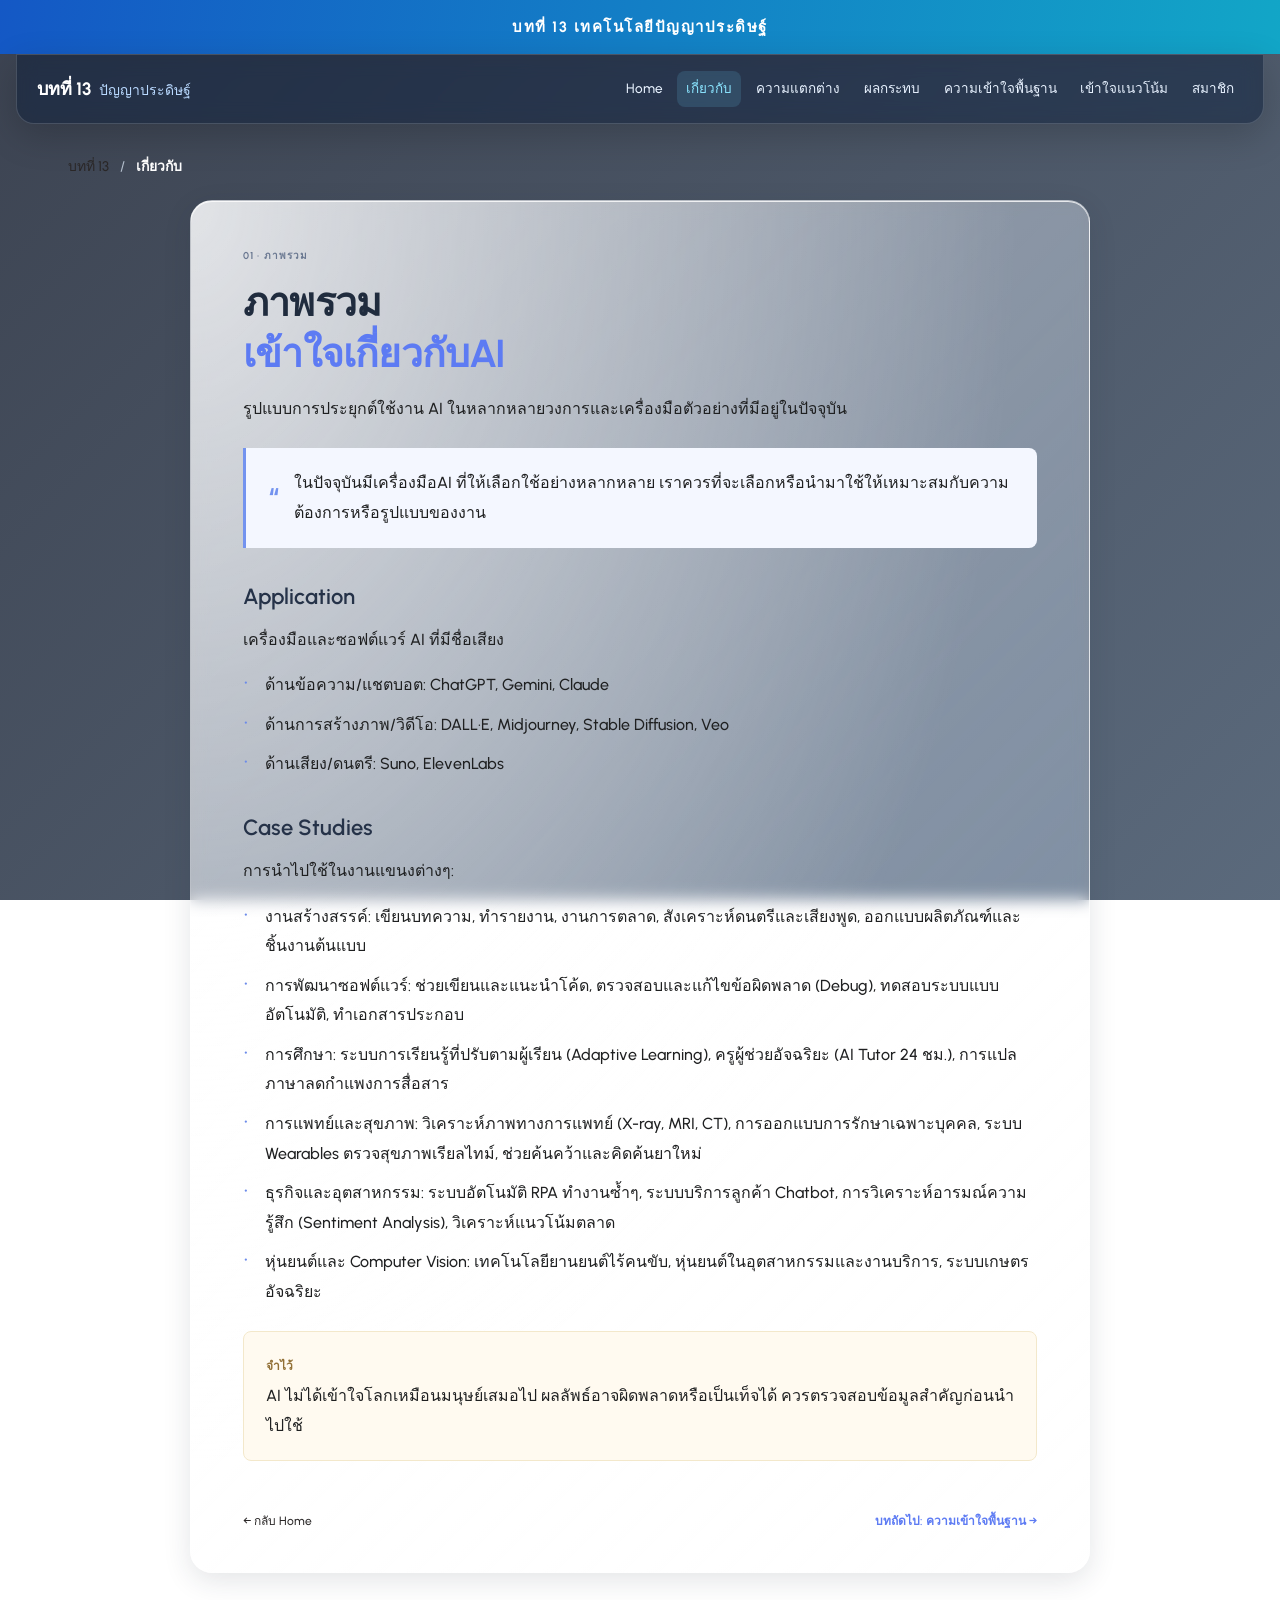
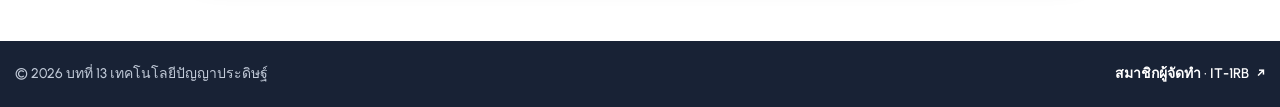
==== about.html @ bcaa3d21 "first commit" ====
<!DOCTYPE html>
<html lang="th">
<head>
    <meta charset="UTF-8">
    <meta name="viewport" content="width=device-width, initial-scale=1.0">
    <title>เกี่ยวกับ AI | บทที่ 13</title>
    <meta name="description" content="บทเรียนเกี่ยวกับเทคโนโลยีปัญญาประดิษฐ์">
    <link rel="stylesheet" href="style.css">
    <link rel="preconnect" href="https://fonts.googleapis.com">
    <link rel="preconnect" href="https://fonts.gstatic.com" crossorigin>
    <link href="https://fonts.googleapis.com/css2?family=Urbanist:wght@400;500;600;700;800&display=swap" rel="stylesheet">
</head>
<body>
    <header class="header">
        <div class="alert">
            <div class="container">
                <p class="alert-text">บทที่ 13 เทคโนโลยีปัญญาประดิษฐ์</p>
            </div>
        </div>

        <div class="header-top">
            <div class="container">
                <a class="site-brand" href="index.html">บทที่ 13 <span>ปัญญาประดิษฐ์</span></a>
            </div>
            <div class="site-navigation">
                <input class="navigation-toggle" type="checkbox" id="navigation-toggle">
                <label class="navigation-toggle-label" for="navigation-toggle">
                    <span>เมนู</span>
                    <span class="hamburger-icon" aria-hidden="true"><span></span><span></span><span></span></span>
                </label>
                <nav class="navbar" aria-label="Primary navigation">
                <ul class="navbar-list">
                    <li><a href="index.html" class="navbar-link has-after">Home</a></li>
                    <li><a href="about.html" class="navbar-link has-after" aria-current="page">เกี่ยวกับ</a></li>
                    <li><a href="contrast.html" class="navbar-link has-after">ความแตกต่าง</a></li>
                    <li><a href="effect.html" class="navbar-link has-after">ผลกระทบ</a></li>
                    <li><a href="basic.html" class="navbar-link has-after">ความเข้าใจพื้นฐาน</a></li>
                    <li><a href="trend.html" class="navbar-link has-after">เข้าใจแนวโน้ม</a></li>
                    <li><a href="credit.html" class="navbar-link has-after">สมาชิก</a></li>
                </ul>
                </nav>
            </div>
        </div>
    </header>


    <main  class="main-content">

            <div class="content-wrap">
                <div class="breadcrumb"><a href="index.html">บทที่ 13</a><span aria-hidden="true">/</span><strong>เกี่ยวกับ</strong></div>
                <article class="article-card">
                    <span class="eyebrow">01 · ภาพรวม</span>
                    <h1>ภาพรวม<br><span class="title-accent">เข้าใจเกี่ยวกับAI</span></h1>
                    <p class="article-lead">รูปแบบการประยุกต์ใช้งาน AI ในหลากหลายวงการและเครื่องมือตัวอย่างที่มีอยู่ในปัจจุบัน</p>

                    <div class="definition-box">
                        <span class="definition-mark">“</span>
                        <p>ในปัจจุบันมีเครื่องมือAI ที่ให้เลือกใช้อย่างหลากหลาย เราควรที่จะเลือกหรือนำมาใช้ให้เหมาะสมกับความต้องการหรือรูปแบบของงาน</p>
                    </div>

                    <h2>Application</h2>
                    <p>เครื่องมือและซอฟต์แวร์ AI ที่มีชื่อเสียง</p>
                    <ul class="content-list">
                        <li>ด้านข้อความ/แชตบอต: ChatGPT, Gemini, Claude</li>
                        <li>ด้านการสร้างภาพ/วิดีโอ: DALL·E, Midjourney, Stable Diffusion, Veo</li>
                        <li>ด้านเสียง/ดนตรี: Suno, ElevenLabs</li>
                    </ul>

                    <h2>Case Studies</h2>
                    <p>การนำไปใช้ในงานแขนงต่างๆ:</p>
                    <ul class="content-list">
                        <li>งานสร้างสรรค์: เขียนบทความ, ทำรายงาน, งานการตลาด, สังเคราะห์ดนตรีและเสียงพูด, ออกแบบผลิตภัณฑ์และชิ้นงานต้นแบบ</li>
                        <li>การพัฒนาซอฟต์แวร์: ช่วยเขียนและแนะนำโค้ด, ตรวจสอบและแก้ไขข้อผิดพลาด (Debug), ทดสอบระบบแบบอัตโนมัติ, ทำเอกสารประกอบ</li>
                        <li>การศึกษา: ระบบการเรียนรู้ที่ปรับตามผู้เรียน (Adaptive Learning), ครูผู้ช่วยอัจฉริยะ (AI Tutor 24 ชม.), การแปลภาษาลดกำแพงการสื่อสาร</li>
                        <li>การแพทย์และสุขภาพ: วิเคราะห์ภาพทางการแพทย์ (X-ray, MRI, CT), การออกแบบการรักษาเฉพาะบุคคล, ระบบ Wearables ตรวจสุขภาพเรียลไทม์, ช่วยค้นคว้าและคิดค้นยาใหม่</li>
                        <li>ธุรกิจและอุตสาหกรรม: ระบบอัตโนมัติ RPA ทำงานซ้ำๆ, ระบบบริการลูกค้า Chatbot, การวิเคราะห์อารมณ์ความรู้สึก (Sentiment Analysis), วิเคราะห์แนวโน้มตลาด</li>
                        <li>หุ่นยนต์และ Computer Vision: เทคโนโลยียานยนต์ไร้คนขับ, หุ่นยนต์ในอุตสาหกรรมและงานบริการ, ระบบเกษตรอัจฉริยะ</li>
                    </ul>

                    <div class="notice-box">
                        <strong>จำไว้</strong>
                        <p>AI ไม่ได้เข้าใจโลกเหมือนมนุษย์เสมอไป ผลลัพธ์อาจผิดพลาดหรือเป็นเท็จได้ ควรตรวจสอบข้อมูลสำคัญก่อนนำไปใช้</p>
                    </div>
                    <div class="article-navigation">
                        <a href="index.html">← กลับ Home</a>
                        <a class="next-link" href="basic.html">บทถัดไป: ความเข้าใจพื้นฐาน →</a>
                    </div>
                </article>
                
            </div>

    </main>

    <footer class="site-footer">
        <div class="container">
            <p>© 2026 บทที่ 13 เทคโนโลยีปัญญาประดิษฐ์</p>
            <a href="credit.html">
                <span>สมาชิกผู้จัดทำ · IT-1RB</span>
                <span aria-hidden="true">↗</span>
            </a>
        </div>
    </footer>

</body>
</html>
---- style.css ----
:root {
    /* Color */
    --hoockers-green_20: hsl(148, 20%, 38%, 0.2);
    --pale-spring-bud: hsl(60, 68%, 85%);
    --hoockers-green: hsl(148, 20%, 38%);
    --spanish-gray: hsl(0, 0%, 61%);
    --light-gray: hsl(0, 0%, 80%);
    --cultured-1: hsl(0, 0%, 97%);
    --cultured-2: hsl(60, 6%, 93%);
    --gray-web: hsl(0, 0%, 49%);
    --white_30: hsl(0, 0%, 100%, 0.3);
    --black_70: hsla(0, 0%, 0%, 0.7);
    --black_50: hsla(0, 0%, 0%, 0.5);
    --black_15: hsla(0, 0%, 0%, 0.15);
    --black_10: hsla(0, 0%, 0%, 0.1);
    --black_5: hsla(0, 0%, 0%, 0.05);
    --white: hsl(0, 0%, 100%);
    --black: hsl(0, 0%, 0%);
    --color-blue: #5d7bf3;
    --color-white: #ffffff;
    --color-ink: #1d2430;

    /*Gradient Color*/
    --gradient: linear-gradient(to right, transparent 50%, var(--white_30) 100%);

    /*Typography*/
    --ff-urbanist: 'Urbanist', sans-serif;
    --fs-1: 4.8rem;
    --fs-2: 4rem;
    --fs-3: 3.4rem;
    --fs-4: 2.4rem;
    --fs-5: 2rem;
    --fs-6: 1.8rem;
    --fs-7: 1.5rem;
    --fs-8: 1.4rem;
    --fs-9: 1.3rem;
    --fw-400: 400;
    --fw-500: 500;
    --fw-600: 600;
    --fw-700: 700;
    --fw-800: 800;

    /*spacing*/
    --section-padding: 35px;

    /*Shadow*/
    --shadow-1: 0 8px 16px var(--black_15);
    --shadow-2: 0 4px 10px var(--black_5);
   
    /*radius*/
    --radius-3: 3px;

    /*transition*/
    --transition-1: 0.25s ease;
    --transition-2: 0.5s ease;
    --transition-3: 1s ease;
    --cubic-in: cubic-bezier(0.51, 0.03, 0.64, 0.28);
    --cubic-out: cubic-bezier(0.33, 0.85, 0.4, 0.96);
}

*,
*::before,
*::after {
    margin: 0;
    padding: 0;
    box-sizing: border-box;
}
li { list-style: none;}


a,
img,
span,
input,
button { display: block;}

a {
    text-decoration: none;
    color: rgb(43, 40, 40);
}

img {height: auto;}

input,
button {
    background: none;
    border: none;
    font: inherit;
}

input {width: 100%;}

button {cursor: pointer;}

html {
    font-family: var(--ff-urbanist);
    font-size: 10px;
    scroll-behavior: smooth;
}

body{
    background-color: var(--white);
    background-image:
        linear-gradient(rgba(255, 255, 255, 0.58), rgba(255, 255, 255, 0.58)),
        url("https://www.fitm.kmutnb.ac.th/images/slideshow/FITM3.jpg");
    background-position: center;
    background-repeat: no-repeat;
    background-size: cover;
    background-attachment: fixed;
    color: var(--gray-web);
    font-size: 1.6rem;
    font-weight: var(--fw-500);
    line-height: 1.6;
    /*height: 300vh;*/
}

.site-footer {
    margin-block-start: 48px;
    padding-block: 22px;
    background: #182235;
    color: #e8edf5;
}

.site-footer .container {
    display: flex;
    flex-wrap: wrap;
    align-items: center;
    justify-content: space-between;
    gap: 12px 24px;
}

.site-footer p {
    margin: 0;
    color: #c1cad8;
    font-size: 1.3rem;
}

.site-footer a {
    display: inline-flex;
    align-items: center;
    gap: 8px;
    color: var(--white);
    font-size: 1.4rem;
    font-weight: var(--fw-600);
    transition: color var(--transition-1);
}

.site-footer a:hover,
.site-footer a:focus-visible {
    color: #a9bcff;
}

@media (max-width: 480px) {
    .site-footer .container {
        flex-direction: column;
        align-items: flex-start;
    }
}

:focus-visible {outline-offset: 4px;}

::-webkit-scrollbar {
    width: 15px;
    height: 5px;
}

::-webkit-scrollbar-track { background-color: hsl(0, 0%, 95%);}

::-webkit-scrollbar-thumb { background-color: hsl(0, 0%, 70%);}

::-webkit-scrollbar-thumb:hover { background-color: hsl(0, 0%, 60%);}

.header .input-wrapper,
.header-action-btn:not(:first-child) { display: none;}

.header {
    position: relative;
    padding-block-end: 80px;
}

.alert {
    background-color: var(--pale-spring-bud);
    color: var(--black);
    font-size: var(--fs-7);
    text-transform: uppercase;
    font-weight: var(--fw-700);
    letter-spacing: 2px;
    text-align: center;
    padding-block: 15px;
}

.container { padding-inline: 15px;}

.header-top {
    bottom: 0;
    left: 0;
    width: 100%;
    background-color: var(--white);
    padding-block: 26px;
    z-index: 4;
}

.header-top .container {
    padding-inline: 30px;
    display: flex;
    justify-content: center;
    align-items: center;
    gap: 20px;
}

.header-action-btn {
    font-size: 28px;
    transition: var(--transition-1);
}

.header-action-btn:is(:hover , :focus) {color: var(--black_70);}

.section {padding-block: var(--section-padding);}

.has-bg-image {
    background-repeat: no-repeat;
    background-size: cover;
    background-position: center;
}

.h1,
.h2,
.h3,
.h2-large {
    color: var(--black);
    font-weight: var(--fw-600);
    line-height: 1.3;
}

.h1 {
    font-size: var(--fs-1);
    line-height: 1.2;
}

.h2 {font-size: var(--fs-3);}

.h2-large { font-size: var(--fs-2);}

.h3 {font-size: var(--fs-4);}

.btn {
    font-weight: var(--fw-600);
    max-width: max-content;
    padding: 10px 30px;
    border-radius: var(--radius-3);
    transition: var(--transition-1);
}

.btn-primary {
    background-color: var(--black);
    color: var(--white);
    border-radius: 10px;
}

.eyebrow {
    display: inline-flex;
    align-items: center;
    gap: 8px;
    color: #6a7891;
    font-size: 10px;
    font-weight: 700;
    letter-spacing: 1.1px;
}

.eyebrow-dot {
    width: 6px;
    height: 6px;
    border-radius: 50%;
    background: var(--color-blue);
}

.btn-primary:is(:hover , :focus) { background-color : var(--hoockers-green);}

.hero {padding-block-start: 0;}

.hero-card {
    background: linear-gradient(90deg,rgba(0, 47, 156, 1) 0%, rgba(1, 148, 60, 1) 100%);
    padding-left: 50px;
    background-position: 40%;
}

.hero-card .card-content {
    padding-left: 50px;
}

.hero-text {
    font-size: var(--fs-6);
    margin-block: 16px 30px;
}

.hero .price {
    font-size: var(--fs-4);
    color: var(--black);
    font-weight: var(--fw-600);
    margin-block-end: 20px;
}

.hero .scrollbar-item {
    min-width: 100%;
}

.has-scrollbar {
    display: flex;
    gap: 15px;
    overflow: auto;
    padding-block-end: 15px;
    margin-block-end: -15px;
    scroll-snap-type: inline mandatory;
}

.scrollbar-item {
    min-width: 100%;
    scroll-snap-align: start;
}

.has-scrollbar::-webkit-scrollbar-track,
.has-scrollbar::-webkit-scrollbar-thumb {background-color: transparent;}

.has-scrollbar:is(:hover , :focus-within)::-webkit-scrollbar-track {
    background-color: hsl(0, 0%, 90%);
}

.has-scrollbar:is(:hover , :focus-within)::-webkit-scrollbar-thumb {
    background-color: hsl(0, 0%, 60%);
}

.collection {
    padding-block: 24px 56px;
    background: linear-gradient(180deg, rgba(247, 249, 252, 0.62) 0%, rgba(255, 255, 255, 0.62) 100%);
}

.collection-list {
    display: grid;
    grid-template-columns: minmax(0, 1fr);
    gap: 16px;
}

.collection-list > li {
    min-width: 0;
}

.name{
    display: flex;
    position: relative;
    color: whitesmoke;
    right: -1200px;
    bottom: -100px;
    background-color:rgba(0, 0, 0, 0.6);
    border-radius: 8px;
    width: 100px;
    border: 1px solid white;
}
.full-page {
    width: 100%;
}

.collection-card {
    position: relative;
    min-height: 210px;
    padding: 22px;
    overflow: hidden;
    border-radius: 18px;
    border: 1px solid rgba(255, 255, 255, 0.65);
    background:
        radial-gradient(ellipse at top left, rgba(255, 255, 255, 0.72), transparent 65%),
        linear-gradient(135deg, rgba(255, 255, 255, 0.46), rgba(255, 255, 255, 0.2));
    -webkit-backdrop-filter: blur(8px) saturate(150%);
    backdrop-filter: blur(8px) saturate(150%);
    box-shadow:
        inset 0 1px 0 rgba(255, 255, 255, 0.8),
        0 8px 28px rgba(31, 45, 61, 0.12);
    transition: transform .2s ease, box-shadow .2s ease, border-color .2s ease;
}

.collection-card:hover {
    transform: translateY(-4px);
    border-color: rgba(255, 255, 255, 0.9);
    box-shadow:
        inset 0 1px 0 rgba(255, 255, 255, 0.95),
        0 16px 36px rgba(31, 45, 61, 0.18);
}

.collection-card .full-page {
    display: flex;
    min-height: 164px;
    flex-direction: column;
    align-items: flex-start;

}

.collection-number {
    display: inline-grid;
    width: 38px;
    height: 38px;
    place-items: center;
    border-radius: 12px;
    font-size: 12px;
    font-weight: 700;
}

.number-blue {
    background: #edf2ff;
    color: #5378de;
}

.number-orange {
    background: #fff3e9;
    color: #de8b3e;
}

.number-green {
    background: #eaf7f0;
    color: #42a877;
}

.number-purple {
    background: #f1edff;
    color: #8060d8;
}

.collection-arrow {
    position: absolute;
    top: 22px;
    right: 22px;
    color: #8b96a5;
    font-size: 20px;
    transition: transform .2s ease, color .2s ease;
}

.collection-card:hover .collection-arrow {
    color: var(--color-blue);
    transform: translate(2px, -2px);
}

.collection-tag {
    display: block;
    margin-top: 13px;
    color: #8b96a5;
    font-size: 9px;
}

.collection-card h3 {
    margin: 2px 0 3px;
    color: var(--color-ink);
    font-size: 16px;
    font-weight: 600;
}

.collection-card p {
    max-width: 380px;
    margin: 0;
    color: #818b99;
    font-size: 11px;
    line-height: 1.7;
}

.collection-card .card-title {
    margin-block: 18px 6px;
    color: var(--color-ink);
    font-size: 2.2rem;
}

.collection-card .card-text {
    margin-block-end: 18px;
    color: #687386;
    font-size: 1.5rem;
    font-weight: var(--fw-500);
    line-height: 1.6;
}

.main-content {
    padding: 32px 48px 20px;
}


.content-wrap {
    width: min(100%, var(--content-width));
    margin: 0 auto;
    
}

.breadcrumb {
    display: flex;
    align-items: center;
    gap: 11px;
    margin-bottom: 22px;
    color: #9ba4b1;
    font-size: 12px;
    margin-left: 20px;
}

.breadcrumb a:hover {
    color: var(--color-blue);
}

.foot-nav {
    display: flex;
    justify-content: space-between;
    gap: 14px;
    padding: 21px 0 4px;
    color: #a0a8b3;
    font-size: 10px;
}

.foot-nav a {
    color: #77859a;
}

.foot-nav a:hover {
    color: var(--color-blue);
}


.article-navigation {
    display: flex;
    justify-content: space-between;
    gap: 15px;
    margin-top: 32px;
    padding-top: 19px;
    border-top: 1px solid var(--color-line);
    color: #7c8899;
    font-size: 12px;
}

.article-navigation a:hover {
    color: var(--color-blue);
}

.article-navigation .next-link {
    color: var(--color-blue);
    font-weight: 600;
    text-align: right;
}

.article-card {
    max-width: 900px;
    margin: 0 auto;
    padding: 40px 52px;
    border: 1px solid #edf0f4;
    border-radius: 13px;
    background: var(--color-white);
}

.article-card > .eyebrow {
    margin-bottom: 10px;
}

.article-card h1 {
    margin: 4px 0 14px;
    color: #202c3e;
    font-size: clamp(30px, 4vw, 39px);
    font-weight: 700;
    letter-spacing: -.8px;
    line-height: 1.35;
}

.title-accent {
    color: var(--color-blue);
}

.article-lead {
    margin: 0 0 25px;
    color: #637084;
    font-size: 15px;
    line-height: 1.9;
}

.article-card h2 {
    margin: 31px 0 10px;
    color: #253248;
    font-size: 19px;
    font-weight: 600;
}

.article-card > p:not(.article-lead) {
    color: #637084;
    font-size: 14px;
    line-height: 1.95;
}

.definition-box {
    display: flex;
    align-items: center;
    gap: 15px;
    margin: 22px 0;
    padding: 17px 20px;
    border-left: 3px solid #7393ef;
    border-radius: 0 8px 8px 0;
    background: #f4f7ff;
}

.definition-mark {
    color: #7393ef;
    font-size: 27px;
    font-weight: 700;
    line-height: 1;
}

.definition-box p {
    margin: 0;
    color: #53647d;
    font-size: 13px;
}

.process-grid {
    display: grid;
    grid-template-columns: repeat(3, 1fr);
    gap: 11px;
    margin: 19px 0;
}

.process-card {
    padding: 15px;
    border: 1px solid #edf0f4;
    border-radius: 8px;
    background: #fcfdff;
}

.process-card > span {
    color: #7894df;
    font-size: 10px;
    font-weight: 700;
}

.process-card h3 {
    margin: 6px 0 4px;
    color: #33435d;
    font-size: 13px;
}

.process-card p {
    margin: 0;
    color: #8490a0;
    font-size: 11px;
    line-height: 1.7;
}


.content-list {
    display: grid;
    gap: 8px;
    margin: 12px 0;
    padding: 0;
    list-style: none;
}

.content-list li {
    position: relative;
    padding-left: 20px;
    color: #637084;
    font-size: 13px;
}

.content-list li::before {
    position: absolute;
    top: 1px;
    left: 1px;
    color: #6c8bea;
    content: "•";
    font-size: 18px;
    line-height: 1.3;
}

.notice-box {
    margin: 24px 0 9px;
    padding: 16px 19px;
    border: 1px solid #f3e8cb;
    border-radius: 8px;
    background: #fffaf0;
}

.notice-box strong {
    color: #927036;
    font-size: 12px;
}

.notice-box p {
    margin: 4px 0 0;
    color: #82785e;
    font-size: 12px;
    line-height: 1.8;
}

.article-navigation {
    display: flex;
    justify-content: space-between;
    gap: 15px;
    margin-top: 32px;
    padding-top: 19px;
    border-top: 1px solid var(--color-line);
    color: #7c8899;
    font-size: 12px;
}

.article-navigation a:hover {
    color: var(--color-blue);
}

.article-navigation .next-link {
    color: var(--color-blue);
    font-weight: 600;
    text-align: right;
}

.member-grid {
    display: grid;
    grid-template-columns: repeat(2, minmax(0, 1fr));
    gap: 10px;
}

.member-card {
    display: flex;
    align-items: center;
    gap: 12px;
    padding: 14px;
    border: 1px solid #edf0f4;
    border-radius: 8px;
    background: #fff;
}

.member-avatar {
    display: grid;
    width: 38px;
    height: 38px;
    flex: 0 0 auto;
    place-items: center;
    border-radius: 12px;
    background: #edf2ff;
    color: #5378de;
    font-size: 11px;
    font-weight: 700;
}

.member-card h3 {
    margin: 0;
    color: #34435a;
    font-size: 12px;
    font-weight: 600;
}

.member-card p {
    margin: 2px 0 0;
    color: #8993a1;
    font-size: 10px;
}



.section-heading {
    display: flex;
    align-items: end;
    justify-content: space-between;
    gap: 20px;
    margin-bottom: 19px;
    margin-left: 20px;
}

.section-heading h2 {
    margin: 4px 0 0;
    color: var(--color-ink);
    font-size: 22px;
    font-weight: 700;
    letter-spacing: -.4px;
}

.section-heading .eyebrow {
    font-size: 9px;
}

.has-before,
.has-after {
    position: relative;
    z-index: 1;
}

.has-before::before,
.has-after::after {
    content: "";
    position: absolute;
}

.hover\:shine {overflow: hidden;}

.hover\:shine .has-bg-image {
    position: absolute;
    top: 0;
    right: 0;
    left: 0;
    bottom: 0;
    z-index: -1;
    transition: var(--transition-2);
}

.hover\:shine:is(:hover , :focus) .has-bg-image { transform: scale(1.15);}

.hover\:shine::before {
    top: 0;
    left: -140%;
    bottom: 0;
    width: 100%;
    background-image: var(--gradient);
    transform: skewX(-25deg);
    transition: var(--transition-2);
    z-index: 1;
}

.hover\:shine:is(:hover , :focus-within)::before { animation: shine 1s ease forwards;}

@keyframes shine {
    0% { transform: skewX(-25deg) translateX(0);}
    100% { transform: skewX(-25deg) translateX(250%);}
}

.btn-link {
    color: var(--black);
    font-weight: var(--fw-600);
    
    align-items: center;
    gap: 8px;
    margin-block-start: auto;
    transition: var(--transition-1);
}

.collection-card .btn-link {
    color: #4e68cf;
    font-size: 1.4rem;
}

.collection-card .btn-link:hover,
.collection-card .btn-link:focus-visible {
    color: #263eab;
    gap: 12px;
}

.img-holder {
    aspect-ratio: var(--width) / var(--height);
    background-color: var(--light-gray);
}

.img-cover {
    width: 100%;
    height: 100%;
    object-fit: cover;
}

.badge {
    max-width: max-content;
    background-color: var(--hoockers-green);
    color: var(--white);
    font-weight: var(--fw-700);
    padding-inline: 12px;
    border-radius: var(--radius-3);
}

.shop .title-wrapper {
    display: flex;
    flex-wrap: wrap;
    justify-content: space-between;
    align-items: center;
    gap: 18px;
    margin-block-end: 50px;
}

.shop .btn-link:is(:hover , :focus) { color: var(--hoockers-green);}

.shop-card .card-banner {
    position: relative;
    overflow: hidden;
}

.shop-card .badge {
    position: absolute;
    top: 20px;
    left: 20px;
}

.shop-card .card-actions {
    position: absolute;
    top: 50%;
    right: 0;
    transform: translate(0,-50%);
    display: grid;
    gap: 10px;
    opacity: 0;
    transition: var(--transition-2);
}

.shop-card .action-btn {
    background-color: var(--white);
    font-size: 24px;
    padding: 12px;
    border-radius: 50%;
    transition: var(--transition-1);
}

.shop-card .action-btn:is(:hover , :focus) {
    background-color: var(--black);
    color: var(--white);
}

.shop-card:is(:hover , :focus) .card-actions {
    opacity: 1;
    transform: translate(-20px , -50%);
}

.shop-card .card-content {
    padding-block: 20px;
    text-align: center;
}

.shop-card :is(.price , .card-rating , .rating-wrapper) {
    display: flex;
    justify-content: center;
    align-items: center;
    gap: 5px;
}

.shop-card .del {
    font-size: var(--fs-9);
    font-weight: var(--fw-400);
}

.shop-card .price .span {
    color: var(--black);
    font-weight: var(--fw-700);
}

.shop-card .card-title {
    color: var(--black);
    font-size: var(--fs-7);
    font-weight: var(--fw-500);
    margin-block-end: 8px;
    transition: var(--transition-1);
}

.shop-card .card-title:is(:hover , :focus) {
    text-decoration: underline;
    color: var(--hoockers-green);
}

.shop-card .rating-wrapper {
    gap: 2px;
    color: var(--hoockers-green);
    font-size: 15px;
}

.shop-card .rating-text {
    font-size: var(--fs-8);
    font-weight: var(--fw-400);
    line-height: 1;
}

@media (min-width: 1200px) {
    .container {max-width: 100%;}
    .scrollbar-item {min-width: calc(20% - 24px);}

    .header .input-wrapper,
    .header-action-btn:not(:first-child) {display: block;}

    .header {
        padding-block-end: 0;
        margin-block-end: 0;
    }
    }
@media (min-width: 640px) {
        .collection-list {
            grid-template-columns: repeat(2, minmax(0, 1fr));
            gap: 20px;
        }
    }

    @media (min-width: 1024px) {
        .collection .container {
            max-width: 1200px;
            margin-inline: auto;
        }

        .collection-list {
            grid-template-columns: repeat(3, minmax(0, 1fr));
            gap: 24px;
        }
    }

    @media (min-width: 1200px) {
    .header-top {
        position: unset;
        padding-block: 0;
    }

    .header-top .container {flex-wrap: wrap;}

    .search-field {
        width: 270;
        font-size: var(--fs-7);
        border: 2px solid var(--hoockers-green_20);
        border-radius:  var(--radius-3);
        padding: 10px 20px;
        padding-inline-end: 40px;
        outline: 60px;
        outline: none;
        transition: var(--transition-1);
    }

    .search.field::placeholder {color: var(--light-gray);}

    .search.field:focus {border-color: var(--black);}

    .header .input-wrapper {position: relative;}

    .header .search-submit {
        position: absolute;
        top: 50%;
        right: 15px;
        transform: translateY(-50%);
        font-size: 22px;
    }

    .header .logo {margin-inline-end: 60px;}

    .header-action {
        display: flex;
        align-items: center;
        gap: 40px;
    }

    .header-action-btn { position:relative;}

    
    .header-action-btn .btn-badge {
        position: absolute;
        top: 0;
        right: -10px;
        background-color: var(--black);
        color: var(--white);
        font-size: var(--fs-9);
        min-width: 18px;
        height: 18px;
        line-height: 1.4;
        border-radius: 20px;
    }

    .header-action-btn:last-child {
        display: flex;
        align-items: center;
        gap: 10px;
    }

    .header-action-btn .btn-text {
        font-size: var(--fs-7);
        font-weight: var(--fs-700);
        margin-block-start: 3px;
    }

    .hero-card { padding: 120px 100px;}

    .hero-text {max-width: 40ch;}

}


body {
    background-image:
        linear-gradient(135deg, rgba(5, 14, 32, 0.78), rgba(13, 35, 62, 0.68)),
        url("https://www.fitm.kmutnb.ac.th/images/slideshow/FITM3.jpg");
    color: #dce8f7;
}

.alert {
    background: linear-gradient(100deg, #1458c5, #12a6c7);
    color: #fff;
    letter-spacing: 1.5px;
}

.header-top {
    border-bottom: 1px solid rgba(255, 255, 255, 0.12);
}

.hero-card {
    position: relative;
    isolation: isolate;
    overflow: hidden;
    background-position: center 36%;
    background-size: cover;
    border: 1px solid rgba(255, 255, 255, 0.24);
    border-radius: 28px;
    box-shadow: 0 24px 64px rgba(0, 0, 0, 0.3);
}

.hero-card::before {
    position: absolute;
    z-index: 0;
    inset: 0;
    background: linear-gradient(90deg, rgba(2, 8, 28, 0.88) 0%, rgba(2, 8, 28, 0.68) 38%, rgba(2, 8, 28, 0.12) 78%, rgba(2, 8, 28, 0.04) 100%);
    content: "";
}

.hero-card .card-content {
    position: relative;
    z-index: 1;
}

.hero-card .eyebrow {
    color: #c3edff;
}

.hero-card .eyebrow-dot {
    background: #48d8ff;
    box-shadow: 0 0 14px rgba(72, 216, 255, 0.9);
}

.hero-card .h1 {
    color: #fff;
    text-shadow: 0 4px 24px rgba(0, 0, 0, 0.28);
}

.hero-card .hero-text {
    color: rgba(239, 246, 255, 0.82);
}

.btn-primary {
    border: 1px solid rgba(255, 255, 255, 0.28);
    background: linear-gradient(110deg, #356cf4, #13a8c8);
    box-shadow: 0 8px 24px rgba(19, 134, 211, 0.28);
}

.btn-primary:is(:hover, :focus-visible) {
    background: linear-gradient(110deg, #2458de, #078eae);
    box-shadow: 0 10px 28px rgba(19, 134, 211, 0.4);
    transform: translateY(-2px);
}

.breadcrumb {
    color: rgba(226, 238, 252, 0.72);
}

.breadcrumb strong {
    color: #fff;
}

.collection {
    background: linear-gradient(180deg, rgba(5, 16, 36, 0.08), rgba(5, 16, 36, 0.24));
}

.section-heading h2 {
    color: #f1f7ff;
    text-shadow: 0 3px 18px rgba(0, 0, 0, 0.3);
}

.collection-card {
    border-color: rgba(255, 255, 255, 0.48);
    background:
        radial-gradient(ellipse at top left, rgba(255, 255, 255, 0.68), transparent 65%), /*ไล่สีจากซ้ายบนลงมา*/
        linear-gradient(135deg, rgba(255, 255, 255, 0.36), rgba(225, 239, 255, 0.2));
    box-shadow:
        inset 0 1px 0 rgba(255, 255, 255, 0.75),
        0 12px 32px rgba(2, 10, 25, 0.18);
}

.collection-card:hover,
.collection-list a:focus-visible .collection-card {
    border-color: rgba(179, 232, 255, 0.95);
    box-shadow:
        inset 0 1px 0 rgba(255, 255, 255, 0.95),
        0 18px 42px rgba(2, 10, 25, 0.28),
        0 0 0 1px rgba(90, 203, 255, 0.16);
}

.collection-card .card-title {
    color: #14243b;
}

.collection-card .card-text {
    color: #43536b;
}

.collection-card .btn-link {
    color: #2857cf;
}

.article-card {
    border-color: rgba(255, 255, 255, 0.7);
    border-radius: 22px;
    border-color: rgba(255, 255, 255, 0.48);
    background:
        radial-gradient(ellipse at top left, rgba(255, 255, 255, 0.72), transparent 65%),
        linear-gradient(135deg, rgba(255, 255, 255, 0.46), rgba(255, 255, 255, 0.2));
    -webkit-backdrop-filter: blur(8px) saturate(150%);
    backdrop-filter: blur(8px) saturate(150%);
    box-shadow:
        inset 0 1px 0 rgba(255, 255, 255, 0.8),
        0 8px 28px rgba(31, 45, 61, 0.12);
    transition: transform .2s ease, box-shadow .2s ease, border-color .2s ease;
}

.foot-nav {
    color: rgba(226, 238, 252, 0.7);
}

.foot-nav a {
    color: #b7d9ff;
}

.navbar .navbar-link {
    color: rgba(232, 242, 255, 0.82);
    transition: color var(--transition-1);
}

.navbar .navbar-link:hover,
.navbar .navbar-link:focus-visible,
.navbar .navbar-link[aria-current="page"] {
    color: #71d9ff;
}

.navbar .navbar-link::after {
    left: 0;
    bottom: 0;
    width: 100%;
    height: 1px;
    background: #71d9ff;
    transition: transform var(--transition-1);
    transform: scaleX(0);
    transform-origin: left;
}

.navbar .navbar-link:is(:hover, :focus-visible)::after {
    transform: scaleX(1);
}

@media (max-width: 639px) {
    .main-content {
        padding: 24px 18px 18px;
    }

    .hero-card {
        border-radius: 20px;
    }

    .hero-card .card-content {
        padding-left: 12px;
    }

    .article-card {
        padding: 28px 22px;
    }
}

@media (prefers-reduced-motion: reduce) {
    .collection-card,
    .btn-primary {
        transition: none;
    }
}

/* Glass navigation */
.header-top {
    background:  rgba(11, 27, 49, 0.48);
    border: 1px solid rgba(255, 255, 255, 0.16);
    border-radius: 0 0 18px 18px;
    box-shadow: 0 12px 36px rgba(0, 0, 0, 0.18);
    -webkit-backdrop-filter: blur(10px) saturate(145%);
    backdrop-filter: blur(10px) saturate(145%);
}

.header-top .container {
    justify-content: flex-start;
}

@media (min-width: 1200px) {
    .header-top {
        display: flex;
        align-items: center;
        width: 100%;
        min-height: 70px;
        
        padding: 8px 16px;
    }

    .header-top .container {
        width: auto;
        flex: 0 0 auto;
        padding-inline: 8px;
    }

}

@media (max-width: 1199px) {
    .header-top {
        width: calc(100% - 24px);
        margin: 0 auto;
        padding-block: 14px;
        border-radius: 0 0 18px 18px;
    }
}


.header {
    padding-block-end: 0;
}

.header-top {
    position: relative;
    display: flex;
    flex-direction: column;
    gap: 8px;
    width: min(100% - 24px, 1440px);
    margin-inline: auto;
    padding: 16px 20px;
}

.header-top .container {
    width: 100%;
    padding-inline: 0;
}

.site-brand {
    display: inline-flex;
    flex-wrap: wrap;
    align-items: baseline;
    gap: 8px;
    color: #fff;
    font-size: 1.8rem;
    font-weight: var(--fw-700);
}

.site-brand span {
    color: #b9d9ff;
    font-size: 1.4rem;
    font-weight: var(--fw-500);
}

.site-navigation {
    position: relative;
    z-index: 5;
    width: 100%;
    margin: 0;
    padding: 0;
    background: transparent;
}

.navigation-toggle {
    position: absolute;
    width: 1px;
    height: 1px;
    overflow: hidden;
    clip-path: inset(50%);
    white-space: nowrap;
}

.navigation-toggle-label {
    display: flex;
    width: max-content;
    align-items: center;
    gap: 12px;
    padding: 10px 14px;
    border: 1px solid rgba(255, 255, 255, 0.24);
    border-radius: 12px;
    background: rgba(255, 255, 255, 0.08);
    color: #f3f8ff;
    cursor: pointer;
    font-size: 1.5rem;
    list-style: none;
    -webkit-backdrop-filter: blur(12px);
    backdrop-filter: blur(12px);
}

.navigation-toggle:focus-visible + .navigation-toggle-label {
    outline: 2px solid #71d9ff;
    outline-offset: 3px;
}

.hamburger-icon {
    display: grid;
    width: 20px;
    gap: 4px;
}

.hamburger-icon span {
    width: 100%;
    height: 2px;
    border-radius: 2px;
    background: #e8f2ff;
    transition: transform var(--transition-1), opacity var(--transition-1);
}

.navigation-toggle:checked + .navigation-toggle-label .hamburger-icon span:first-child {
    transform: translateY(6px) rotate(45deg);
}

.navigation-toggle:checked + .navigation-toggle-label .hamburger-icon span:nth-child(2) {
    opacity: 0;
}

.navigation-toggle:checked + .navigation-toggle-label .hamburger-icon span:last-child {
    transform: translateY(-6px) rotate(-45deg);
}

.site-navigation > .navbar {
    display: none;
}

.navigation-toggle:checked ~ .navbar {
    position: absolute;
    top: calc(100% + 8px);
    left: 0;
    display: block;
    width: min(calc(100vw - 48px), 340px);
    margin: 0;
    padding: 12px;
    overflow: hidden;
    border: 1px solid rgba(255, 255, 255, 0.22);
    border-radius: 16px;
    background: rgba(11, 27, 49, 0.88);
    box-shadow: 0 16px 36px rgba(0, 0, 0, 0.3);
    -webkit-backdrop-filter: blur(18px) saturate(145%);
    backdrop-filter: blur(18px) saturate(145%);
}

.site-navigation .navbar-list {
    display: grid;
    gap: 4px;
}

.site-navigation .navbar-link {
    display: block;
    padding: 7px 10px;
    border-radius: 8px;
    color: #e8f2ff;
    font-size: 1.5rem;
    line-height: 1.6;
    white-space: nowrap;
}

.site-navigation .navbar-link:hover,
.site-navigation .navbar-link:focus-visible,
.site-navigation .navbar-link[aria-current="page"] {
    background: rgba(113, 217, 255, 0.1);
    color: #71d9ff;
}

.article-card {
    background:
        radial-gradient(ellipse at top left, rgba(255, 255, 255, 0.72), transparent 65%),
        linear-gradient(135deg, rgba(255, 255, 255, 0.46), rgba(255, 255, 255, 0.2));
    -webkit-backdrop-filter: blur(8px) saturate(150%);
    backdrop-filter: blur(8px) saturate(150%);
    box-shadow:
        inset 0 1px 0 rgba(255, 255, 255, 0.8),
        0 8px 28px rgba(31, 45, 61, 0.12);
    transition: transform .2s ease, box-shadow .2s ease, border-color .2s ease;
    color: #34435a;
}

.article-card h1 {
    font-size: clamp(3rem, 4vw, 3.9rem);
    line-height: 1.3;
}

.article-card h2 {
    margin-block: 3.2rem 1.2rem;
    font-size: 2.2rem;
    line-height: 1.5;
}

.article-card h3 {
    font-size: 1.8rem;
    line-height: 1.5;
}

.article-lead,
.article-card > p:not(.article-lead),
.definition-box p,
.content-list li,
.process-card p,
.notice-box p,
.trend-card p,
.trend-example,
.member-card p {
    color: #1f2021;
    font-size: 1.6rem;
    line-height: 1.85;
}

.content-list {
    gap: 1rem;
    margin-block: 1.6rem;
}

.content-list li {
    padding-left: 2.2rem;
}

.process-grid,
.trend-grid {
    gap: 1.6rem;
}

.process-card,
.trend-card {
    padding: 1.8rem;
}

.process-card h3,
.member-card h3 {
    color: #253248;
}

.definition-box,
.notice-box {
    padding: 2rem 2.2rem;
}

.breadcrumb {
    font-size: 1.4rem;
}

.site-footer p,
.site-footer a {
    font-size: 1.4rem;
}

@media (min-width: 960px) {
    .header-top {
        flex-direction: row;
        align-items: center;
        gap: 16px;
        width: min(100% - 32px, 1440px);
        margin-inline: auto;
        padding: 12px 20px;
    }

    .header-top .container {
        width: auto;
        flex: 0 0 auto;
    }

    .site-navigation {
        width: auto;
        flex: 1 1 auto;
        margin-left: auto;
        align-self: center;
    }

    .navigation-toggle,
    .navigation-toggle-label {
        display: none;
    }

    .site-navigation > .navbar {
        position: static;
        display: block;
        width: auto;
        margin: 0;
        padding: 0;
        overflow: visible;
        border: 0;
        background: transparent;
        box-shadow: none;
        -webkit-backdrop-filter: none;
        backdrop-filter: none;
    }

    .site-navigation .navbar-list {
        display: flex;
        flex-wrap: wrap;
        justify-content: flex-end;
        gap: 4px clamp(2px, 0.45vw, 8px);
    }

    .site-navigation .navbar-link {
        padding: 7px 9px;
        font-size: 1.35rem;
        white-space: nowrap;
    }

    .site-navigation .navbar-link:hover,
    .site-navigation .navbar-link:focus-visible,
    .site-navigation .navbar-link[aria-current="page"] {
        background: rgba(113, 217, 255, 0.14);
        color: #8be5ff;
    }
}

@media (max-width: 639px) {
    .header-top {
        width: calc(100% - 16px);
        padding: 14px;
    }

    .main-content {
        padding: 24px 12px 18px;
    }

    .article-card {
        padding: 24px 18px;
    }

    .process-grid,
    .member-grid {
        grid-template-columns: 1fr;
    }
}

@media (prefers-reduced-motion: reduce) {
    *,
    *::before,
    *::after {
        scroll-behavior: auto !important;
        animation-duration: 0.01ms !important;
        animation-iteration-count: 1 !important;
        transition-duration: 0.01ms !important;
    }

    .navbar .navbar-link::after {
        transition-duration: 250ms !important;
    }
}
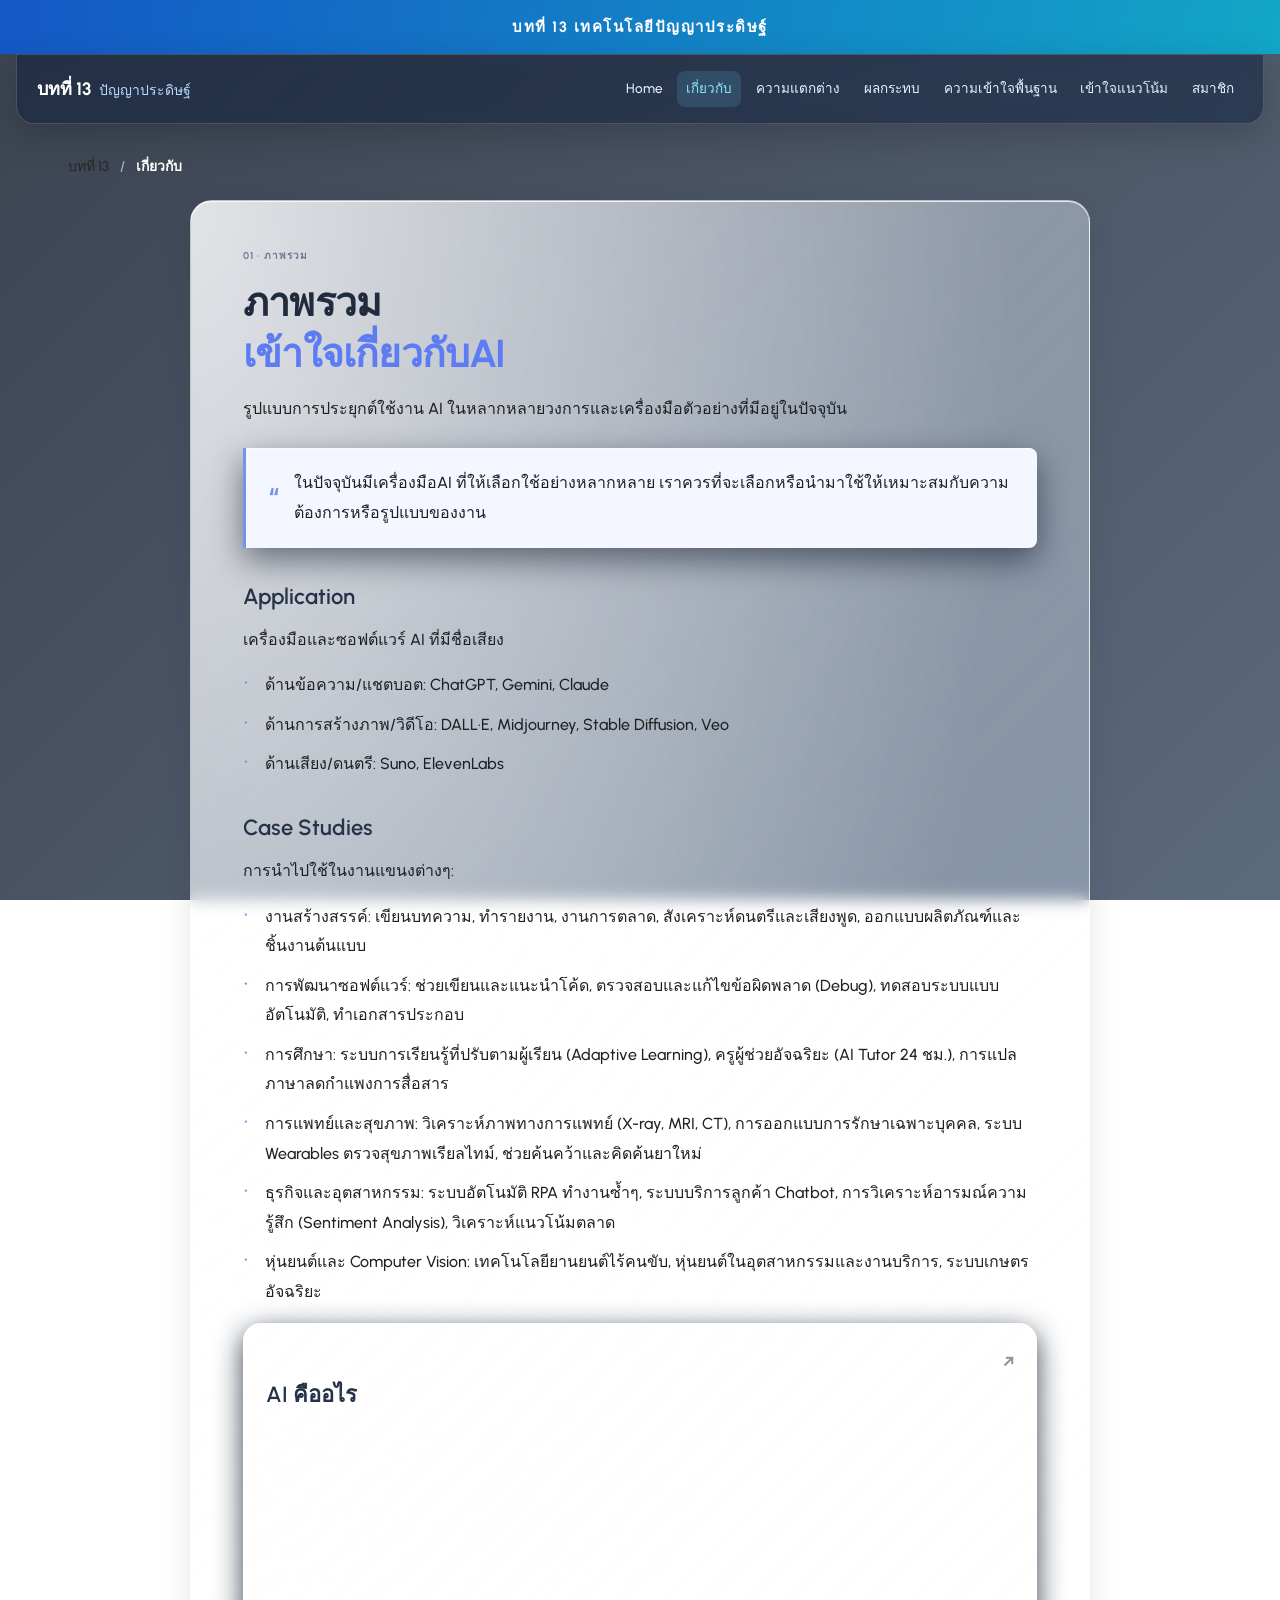
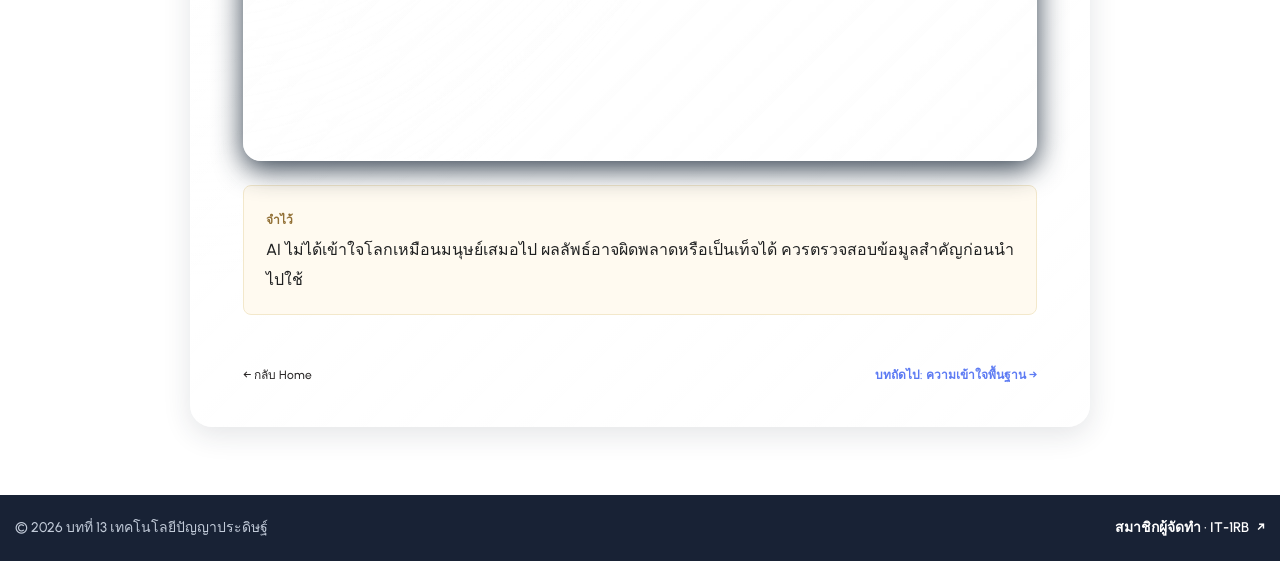
==== commit abf2eb66: "second commit" ====
--- a/about.html
+++ b/about.html
@@ -77,6 +77,22 @@
                         <li>หุ่นยนต์และ Computer Vision: เทคโนโลยียานยนต์ไร้คนขับ, หุ่นยนต์ในอุตสาหกรรมและงานบริการ, ระบบเกษตรอัจฉริยะ</li>
                     </ul>
 
+                    <li>
+                        <a href="contrast.html" class="btn-link">
+                        <div class="video-card has-before hover:shine">
+                            <div class="full-page">
+                                
+                                
+                                <span class="collection-arrow" aria-hidden="true">↗</span>
+                                <h2 class="h2 card-title">AI คืออไร</h2>
+                                
+                                <iframe width="100%" height="315" src="https://www.youtube.com/embed/Z55vxrVi-9c?si=FVD5YWcnbXhT5u28" title="YouTube video player" frameborder="0" allow="accelerometer; autoplay; clipboard-write; encrypted-media; gyroscope; picture-in-picture; web-share" referrerpolicy="strict-origin-when-cross-origin" allowfullscreen style="border-radius: 10px;"></iframe>
+                                
+                            </div>
+                        </div>
+                        </a>
+                    </li>
+
                     <div class="notice-box">
                         <strong>จำไว้</strong>
                         <p>AI ไม่ได้เข้าใจโลกเหมือนมนุษย์เสมอไป ผลลัพธ์อาจผิดพลาดหรือเป็นเท็จได้ ควรตรวจสอบข้อมูลสำคัญก่อนนำไปใช้</p>
--- a/style.css
+++ b/style.css
@@ -592,6 +592,9 @@
     border-left: 3px solid #7393ef;
     border-radius: 0 8px 8px 0;
     background: #f4f7ff;
+    box-shadow:
+        inset 0 1px 0 rgba(255, 255, 255, 0.5),
+        0 12px 32px rgba(2, 10, 25, 0.5);
 }
 
 .definition-mark {
@@ -609,16 +612,35 @@
 
 .process-grid {
     display: grid;
-    grid-template-columns: repeat(3, 1fr);
-    gap: 11px;
+    grid-template-columns: repeat(3, minmax(0, 1fr));
+    grid-auto-rows: 1fr;
+    gap: 14px;
     margin: 19px 0;
 }
 
 .process-card {
+    display: flex;
+    flex-direction: column;
+    height: 90%;
+    gap: 8px;
     padding: 15px;
-    border: 1px solid #edf0f4;
-    border-radius: 8px;
-    background: #fcfdff;
+    border: 1px solid rgba(255, 255, 255, 0.55);
+    border-radius: 16px;
+    background: rgba(255, 255, 255, 0.38);
+    -webkit-backdrop-filter: blur(12px) saturate(120%);
+    backdrop-filter: blur(12px) saturate(120%);
+    box-shadow:
+        inset 0 1px 0 rgba(255, 255, 255, 0.8),
+        0 10px 24px rgba(31, 45, 61, 0.08);
+    transition: transform 0.2s ease, box-shadow 0.2s ease, border-color 0.2s ease;
+}
+
+.process-card:hover {
+    transform: translateY(-3px);
+    border-color: rgba(128, 164, 255, 0.55);
+    box-shadow:
+        inset 0 1px 0 rgba(255, 255, 255, 0.9),
+        0 16px 28px rgba(31, 45, 61, 0.12);
 }
 
 .process-card > span {
@@ -628,7 +650,7 @@
 }
 
 .process-card h3 {
-    margin: 6px 0 4px;
+    margin: 0;
     color: #33435d;
     font-size: 13px;
 }
@@ -638,6 +660,43 @@
     color: #8490a0;
     font-size: 11px;
     line-height: 1.7;
+    flex: 1 0 auto;
+}
+
+.process-card img {
+    display: block;
+    width: 100%;
+    height: 130px;
+    flex: 0 0 130px;
+    margin-top: auto;
+    object-fit: cover;
+    border-radius: 12px;
+    border: 1px solid rgba(255, 255, 255, 0.7);
+    background: linear-gradient(135deg, #edf3ff, #f3f7ff);
+    box-shadow: 0 12px 20px rgba(26, 42, 62, 0.1);
+    transition: transform 0.2s ease, box-shadow 0.2s ease;
+}
+
+.process-card:hover img {
+    transform: scale(1.02);
+    box-shadow: 0 16px 24px rgba(26, 42, 62, 0.14);
+}
+
+@media (max-width: 768px) {
+    .process-grid {
+        grid-template-columns: repeat(2, minmax(0, 1fr));
+    }
+}
+
+@media (max-width: 480px) {
+    .process-grid {
+        grid-template-columns: 1fr;
+        grid-auto-rows: auto;
+    }
+
+    .process-card {
+        height: auto;
+    }
 }
 
 
@@ -710,17 +769,26 @@
 .member-grid {
     display: grid;
     grid-template-columns: repeat(2, minmax(0, 1fr));
-    gap: 10px;
+    gap: 12px;
 }
 
 .member-card {
-    display: flex;
+    display: grid;
+    grid-template-columns: auto minmax(0, 1fr) 76px;
     align-items: center;
     gap: 12px;
-    padding: 14px;
+    padding: 14px 16px;
     border: 1px solid #edf0f4;
-    border-radius: 8px;
-    background: #fff;
+    border-radius: 16px;
+    background: linear-gradient(135deg, #ffffff 0%, #f8faff 100%);
+    box-shadow: 0 8px 18px rgba(27, 45, 72, 0.05);
+    transition: transform 0.2s ease, box-shadow 0.2s ease, border-color 0.2s ease;
+}
+
+.member-card:hover {
+    transform: translateY(-2px);
+    border-color: #d9e5ff;
+    box-shadow: 0 14px 28px rgba(27, 45, 72, 0.08);
 }
 
 .member-avatar {
@@ -747,6 +815,22 @@
     margin: 2px 0 0;
     color: #8993a1;
     font-size: 10px;
+}
+
+.member-card img {
+    width: 76px;
+    height: 76px;
+    object-fit: cover;
+    border-radius: 18px;
+    border: 2px solid #edf0f4;
+    box-shadow: 0 12px 22px rgba(22, 32, 48, 0.12);
+    background: #eef3ff;
+    transition: transform 0.2s ease, box-shadow 0.2s ease;
+}
+
+.member-card:hover img {
+    transform: scale(1.03);
+    box-shadow: 0 16px 26px rgba(22, 32, 48, 0.16);
 }
 
 
@@ -1523,6 +1607,58 @@
     font-size: 1.4rem;
 }
 
+.video-card {
+    position: relative;
+    min-height: 210px;
+    padding: 22px;
+    overflow: hidden;
+    border-radius: 18px;
+    border: 1px solid rgba(255, 255, 255, 0.65);
+    
+    -webkit-backdrop-filter: blur(1px) saturate(150%);
+    backdrop-filter: blur(1px) saturate(150%);
+    box-shadow:
+        inset 0 1px 0 rgba(255, 255, 255, 0.8),
+        0 8px 28px rgba(31, 45, 61, 0.9);
+    transition: transform .2s ease, box-shadow .2s ease, border-color .2s ease;
+}
+
+.video-card:hover {
+    transform: translateY(-4px);
+    border-color: rgba(255, 255, 255, 0.9);
+    box-shadow:
+        inset 0 1px 0 rgba(255, 255, 255, 0.95),
+        0 16px 36px rgba(31, 45, 61, 1);
+}
+
+.video-card .full-page {
+    display: flex;
+    min-height: 164px;
+    flex-direction: column;
+    align-items: flex-start;
+
+}
+
+.summary-list, .responsibility-list{
+    color: black;
+}
+
+.member-card img{
+    width: 60px; 
+    height: 60px; 
+    border-radius: 50%; 
+    margin-right: 10px;
+
+}
+
+.process-grid .timeline-pic{
+    border-radius: 20px; 
+    opacity: 0.7; 
+    box-shadow:
+        inset 0 1px 0 rgba(255, 255, 255, 0.8),
+        0 10px 24px rgba(31, 45, 61, 0.8);
+    transition: transform 0.2s ease, box-shadow 0.2s ease, border-color 0.2s ease;
+}
 @media (min-width: 960px) {
     .header-top {
         flex-direction: row;
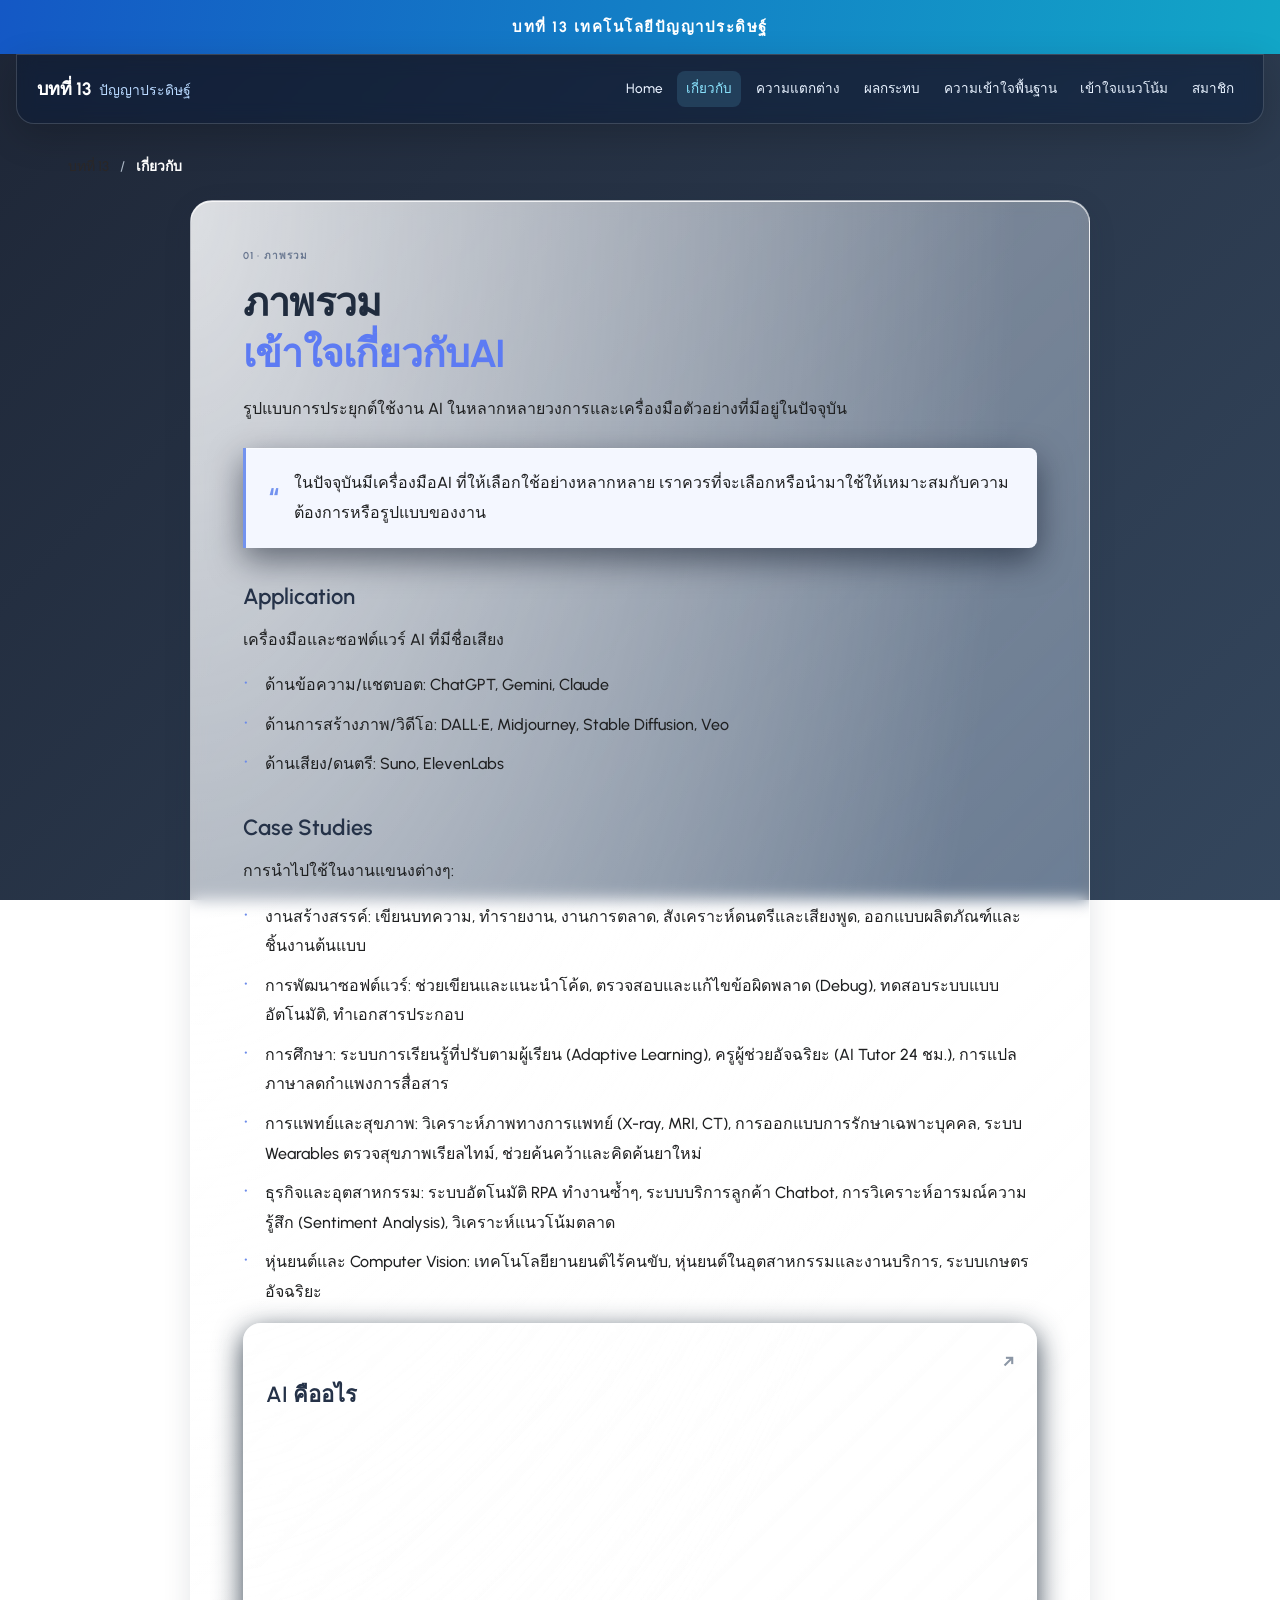
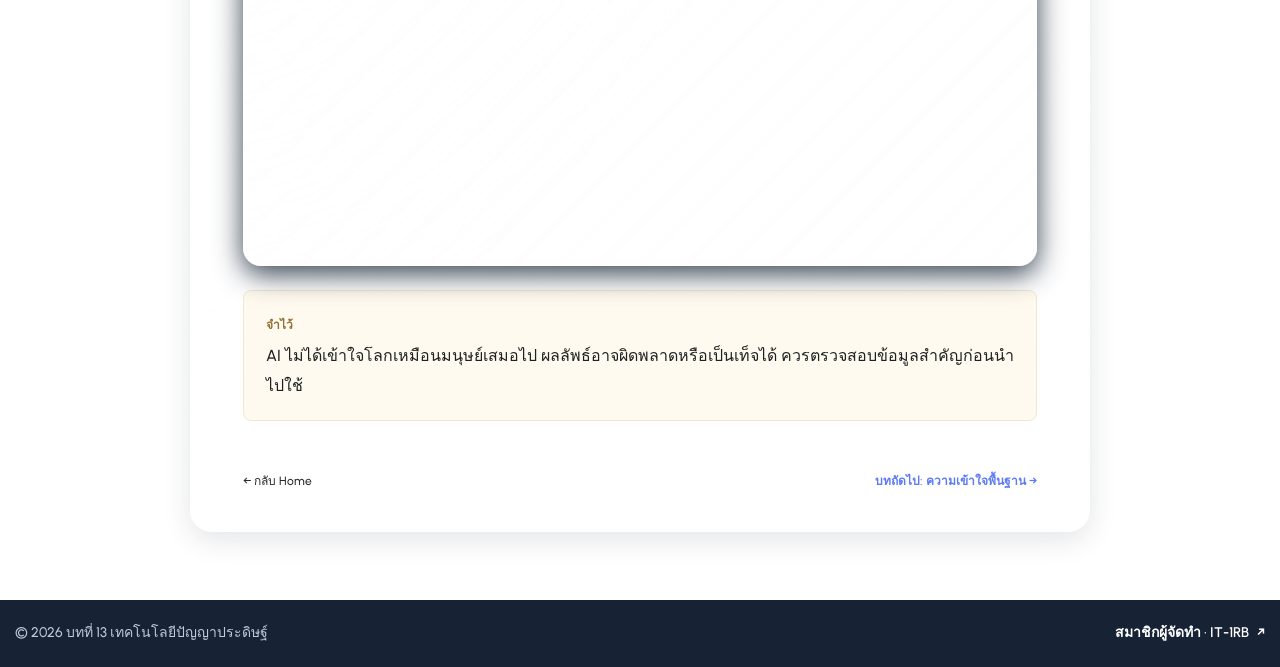
==== commit 61f3df75: "final" ====
--- a/about.html
+++ b/about.html
@@ -78,7 +78,7 @@
                     </ul>
 
                     <li>
-                        <a href="contrast.html" class="btn-link">
+                        <a href="https://www.youtube.com/embed/Z55vxrVi-9c?si=FVD5YWcnbXhT5u28" class="btn-link">
                         <div class="video-card has-before hover:shine">
                             <div class="full-page">
                                 
--- a/style.css
+++ b/style.css
@@ -107,11 +107,11 @@
     background-repeat: no-repeat;
     background-size: cover;
     background-attachment: fixed;
+    background-blend-mode: soft-light, normal;
     color: var(--gray-web);
     font-size: 1.6rem;
     font-weight: var(--fw-500);
     line-height: 1.6;
-    /*height: 300vh;*/
 }
 
 .site-footer {
@@ -279,12 +279,28 @@
 .hero {padding-block-start: 0;}
 
 .hero-card {
-    background: linear-gradient(90deg,rgba(0, 47, 156, 1) 0%, rgba(1, 148, 60, 1) 100%);
+    position: relative;
+    overflow: hidden;
+    background: linear-gradient(90deg, rgba(7, 59, 156, 1) 0%, rgba(20, 170, 115, 1) 100%);
     padding-left: 50px;
     background-position: 40%;
 }
 
+.hero-card::after {
+    content: "";
+    position: absolute;
+    right: -70px;
+    top: -60px;
+    width: 220px;
+    height: 220px;
+    border-radius: 50%;
+    background: rgba(125, 224, 255, 0.18);
+    filter: blur(18px);
+}
+
 .hero-card .card-content {
+    position: relative;
+    z-index: 1;
     padding-left: 50px;
 }
 
@@ -344,17 +360,35 @@
     min-width: 0;
 }
 
-.name{
-    display: flex;
-    position: relative;
-    color: whitesmoke;
-    right: -1200px;
-    bottom: -100px;
-    background-color:rgba(0, 0, 0, 0.6);
-    border-radius: 8px;
-    width: 100px;
-    border: 1px solid white;
-}
+.name {
+    position: absolute;
+    right: 28px;
+    bottom: 22px;
+    display: inline-flex;
+    align-items: center;
+    gap: 8px;
+    padding: 8px 14px;
+    border: 1px solid rgba(255, 255, 255, 0.28);
+    border-radius: 999px;
+    background: rgba(5, 20, 36, 0.45);
+    color: #eef9ff;
+    font-size: 1.1rem;
+    font-weight: 700;
+    letter-spacing: 0.12em;
+    text-transform: uppercase;
+    box-shadow: 0 12px 24px rgba(0, 0, 0, 0.2);
+    backdrop-filter: blur(8px);
+}
+
+.name::before {
+    content: "";
+    width: 8px;
+    height: 8px;
+    border-radius: 50%;
+    background: #7de0ff;
+    box-shadow: 0 0 14px rgba(125, 224, 255, 0.9);
+}
+
 .full-page {
     width: 100%;
 }
@@ -686,6 +720,11 @@
     .process-grid {
         grid-template-columns: repeat(2, minmax(0, 1fr));
     }
+
+    .impact-grid,
+    .responsibility-list {
+        grid-template-columns: 1fr;
+    }
 }
 
 @media (max-width: 480px) {
@@ -696,6 +735,10 @@
 
     .process-card {
         height: auto;
+    }
+
+    .responsibility-list > div {
+        flex-direction: column;
     }
 }
 
@@ -723,6 +766,118 @@
     content: "•";
     font-size: 18px;
     line-height: 1.3;
+}
+
+.impact-grid {
+    display: grid;
+    grid-template-columns: repeat(2, minmax(0, 1fr));
+    gap: 18px;
+    margin: 26px 0 30px;
+}
+
+.impact-card {
+    position: relative;
+    display: flex;
+    flex-direction: column;
+    gap: 12px;
+    padding: 22px 20px 18px;
+    border: 1px solid rgba(125, 149, 190, 0.28);
+    border-radius: 18px;
+    background: linear-gradient(135deg, rgba(255, 255, 255, 0.7), rgba(237, 245, 255, 0.42));
+    box-shadow: 0 14px 32px rgba(21, 31, 49, 0.08);
+    overflow: hidden;
+}
+
+.impact-card::before {
+    content: "";
+    position: absolute;
+    inset: auto -22% -38% auto;
+    width: 170px;
+    height: 170px;
+    border-radius: 50%;
+    background: rgba(113, 217, 255, 0.12);
+}
+
+.impact-card > * {
+    position: relative;
+    z-index: 1;
+}
+
+.impact-card h2 {
+    margin: 0;
+    color: #1d2a3d;
+    font-size: 1.9rem;
+    line-height: 1.45;
+}
+
+.impact-card .impact-symbol {
+    display: inline-flex;
+    align-items: center;
+    justify-content: center;
+    width: 36px;
+    height: 36px;
+    border-radius: 12px;
+    font-weight: 700;
+    background: linear-gradient(135deg, #eff6ff, #dfeaff);
+    color: #3762d5;
+    box-shadow: inset 0 1px 0 rgba(255, 255, 255, 0.8);
+}
+
+.impact-positive .impact-symbol {
+    background: linear-gradient(135deg, #ecfff4, #d8f7e6);
+    color: #1d925c;
+}
+
+.impact-caution .impact-symbol {
+    background: linear-gradient(135deg, #fff8eb, #ffe7b8);
+    color: #c4790d;
+}
+
+.impact-card .content-list {
+    margin: 0;
+}
+
+.impact-card .content-list li {
+    font-size: 1.4rem;
+    line-height: 1.8;
+}
+
+.responsibility-list {
+    display: grid;
+    grid-template-columns: repeat(2, minmax(0, 1fr));
+    gap: 16px;
+    margin: 24px 0 30px;
+}
+
+.responsibility-list > div {
+    display: flex;
+    gap: 14px;
+    align-items: flex-start;
+    padding: 16px 18px;
+    border: 1px solid rgba(121, 143, 179, 0.25);
+    border-radius: 16px;
+    background: linear-gradient(135deg, rgba(255, 255, 255, 0.74), rgba(244, 247, 255, 0.5));
+    box-shadow: 0 10px 24px rgba(21, 31, 49, 0.06);
+}
+
+.responsibility-list span {
+    display: grid;
+    place-items: center;
+    width: 38px;
+    height: 38px;
+    flex-shrink: 0;
+    border-radius: 12px;
+    background: linear-gradient(135deg, #edf4ff, #dfeaff);
+    color: #355ec9;
+    font-size: 1.2rem;
+    font-weight: 700;
+}
+
+.responsibility-list p {
+    margin: 0;
+    color: #394961;
+    font-size: 1.4rem;
+    line-height: 1.75;
 }
 
 .notice-box {
@@ -1149,8 +1304,9 @@
 
 body {
     background-image:
-        linear-gradient(135deg, rgba(5, 14, 32, 0.78), rgba(13, 35, 62, 0.68)),
+        linear-gradient(135deg, rgba(5, 14, 32, 0.9), rgba(13, 35, 62, 0.84)),
         url("https://www.fitm.kmutnb.ac.th/images/slideshow/FITM3.jpg");
+    background-blend-mode: normal;
     color: #dce8f7;
 }
 
@@ -1609,8 +1765,10 @@
 
 .video-card {
     position: relative;
-    min-height: 210px;
-    padding: 22px;
+    width: 100%;
+    min-width: 0;
+    min-height: 0;
+    padding: clamp(14px, 3vw, 22px);
     overflow: hidden;
     border-radius: 18px;
     border: 1px solid rgba(255, 255, 255, 0.65);
@@ -1633,10 +1791,19 @@
 
 .video-card .full-page {
     display: flex;
-    min-height: 164px;
+    width: 100%;
+    min-width: 0;
     flex-direction: column;
     align-items: flex-start;
 
+}
+
+.video-card iframe {
+    display: block;
+    width: 100%;
+    max-width: 100%;
+    height: auto;
+    aspect-ratio: 16 / 9;
 }
 
 .summary-list, .responsibility-list{
@@ -1652,6 +1819,13 @@
 }
 
 .process-grid .timeline-pic{
+    grid-column: 1 / -1;
+    display: block;
+    width: 100%;
+    max-width: 100%;
+    min-width: 0;
+    height: auto;
+    object-fit: cover;
     border-radius: 20px; 
     opacity: 0.7; 
     box-shadow:
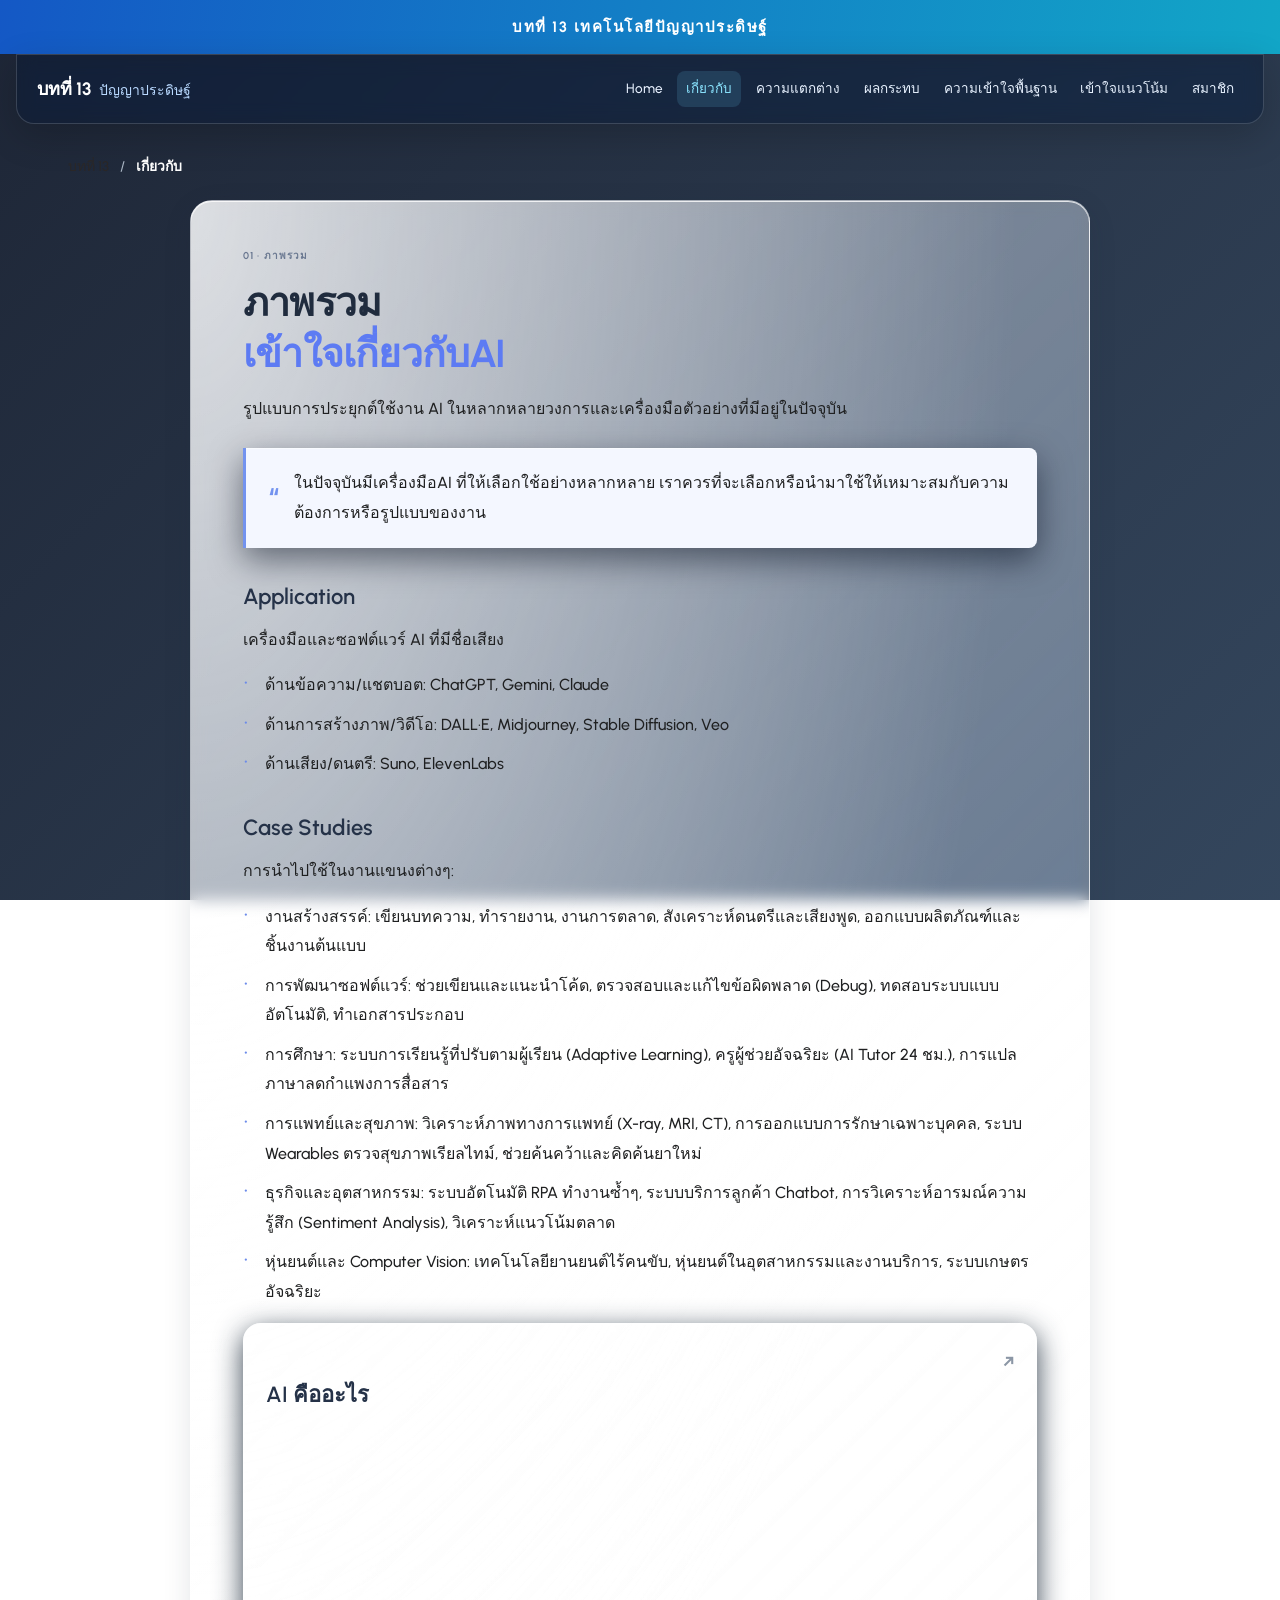
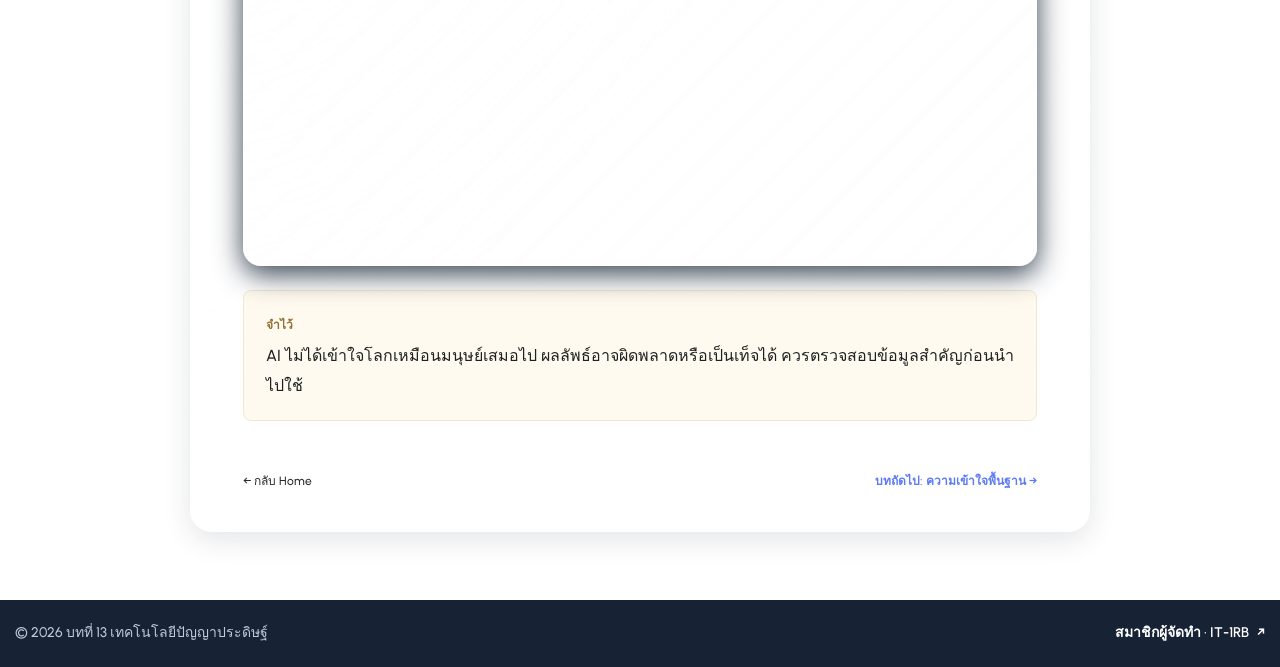
==== commit c94acaac: "Update about.html" ====
--- a/about.html
+++ b/about.html
@@ -84,7 +84,7 @@
                                 
                                 
                                 <span class="collection-arrow" aria-hidden="true">↗</span>
-                                <h2 class="h2 card-title">AI คืออไร</h2>
+                                <h2 class="h2 card-title">AI คืออะไร</h2>
                                 
                                 <iframe width="100%" height="315" src="https://www.youtube.com/embed/Z55vxrVi-9c?si=FVD5YWcnbXhT5u28" title="YouTube video player" frameborder="0" allow="accelerometer; autoplay; clipboard-write; encrypted-media; gyroscope; picture-in-picture; web-share" referrerpolicy="strict-origin-when-cross-origin" allowfullscreen style="border-radius: 10px;"></iframe>
                                 
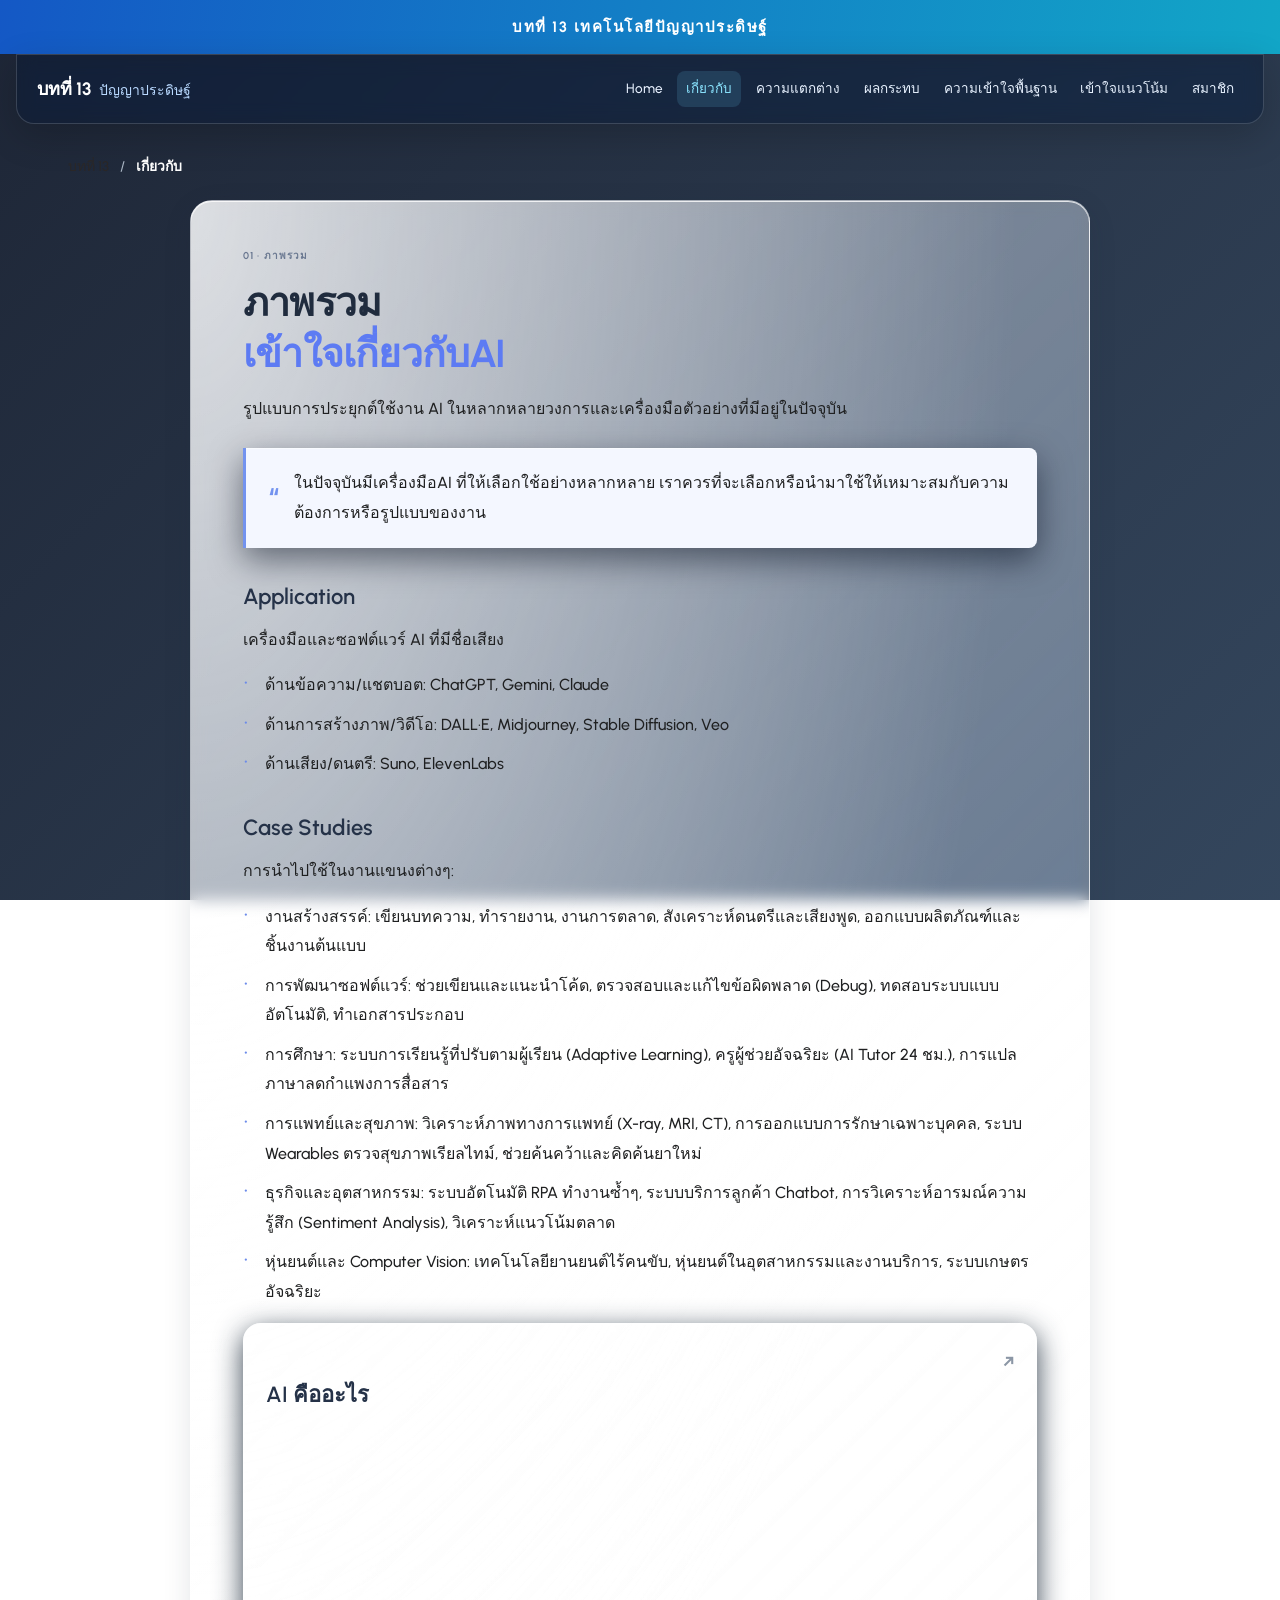
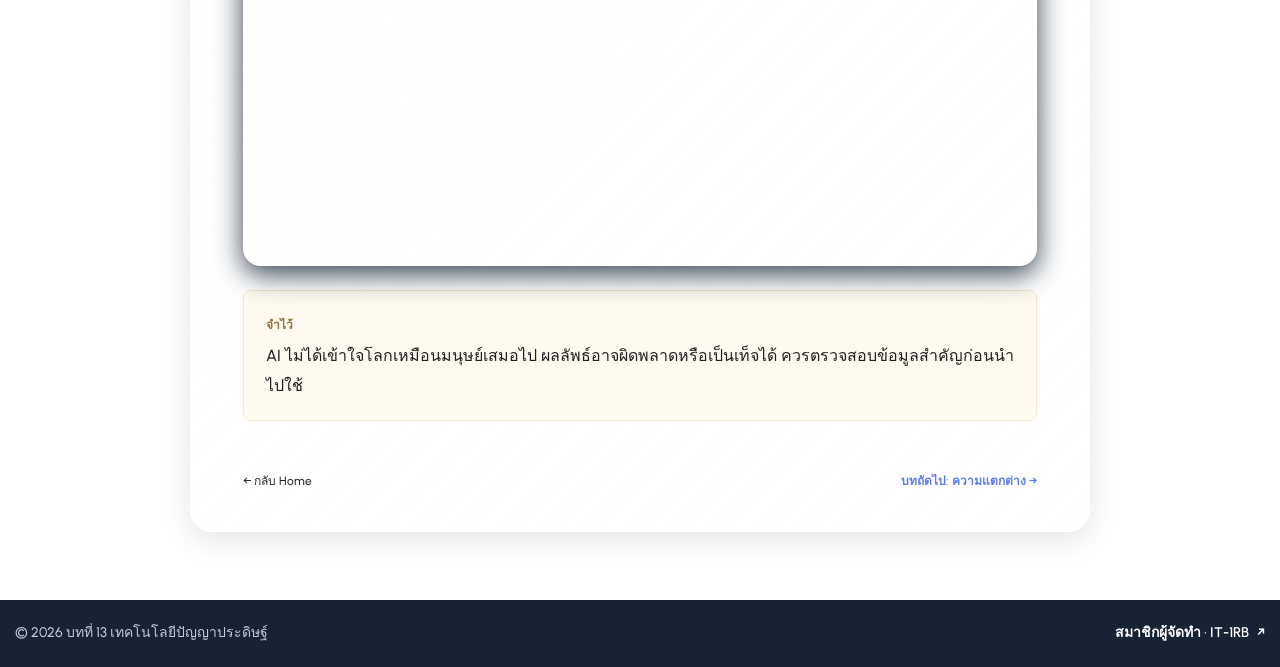
==== commit 9dd88683: "final commit" ====
--- a/about.html
+++ b/about.html
@@ -99,7 +99,7 @@
                     </div>
                     <div class="article-navigation">
                         <a href="index.html">← กลับ Home</a>
-                        <a class="next-link" href="basic.html">บทถัดไป: ความเข้าใจพื้นฐาน →</a>
+                        <a class="next-link" href="contrast.html">บทถัดไป: ความแตกต่าง →</a>
                     </div>
                 </article>
                 
